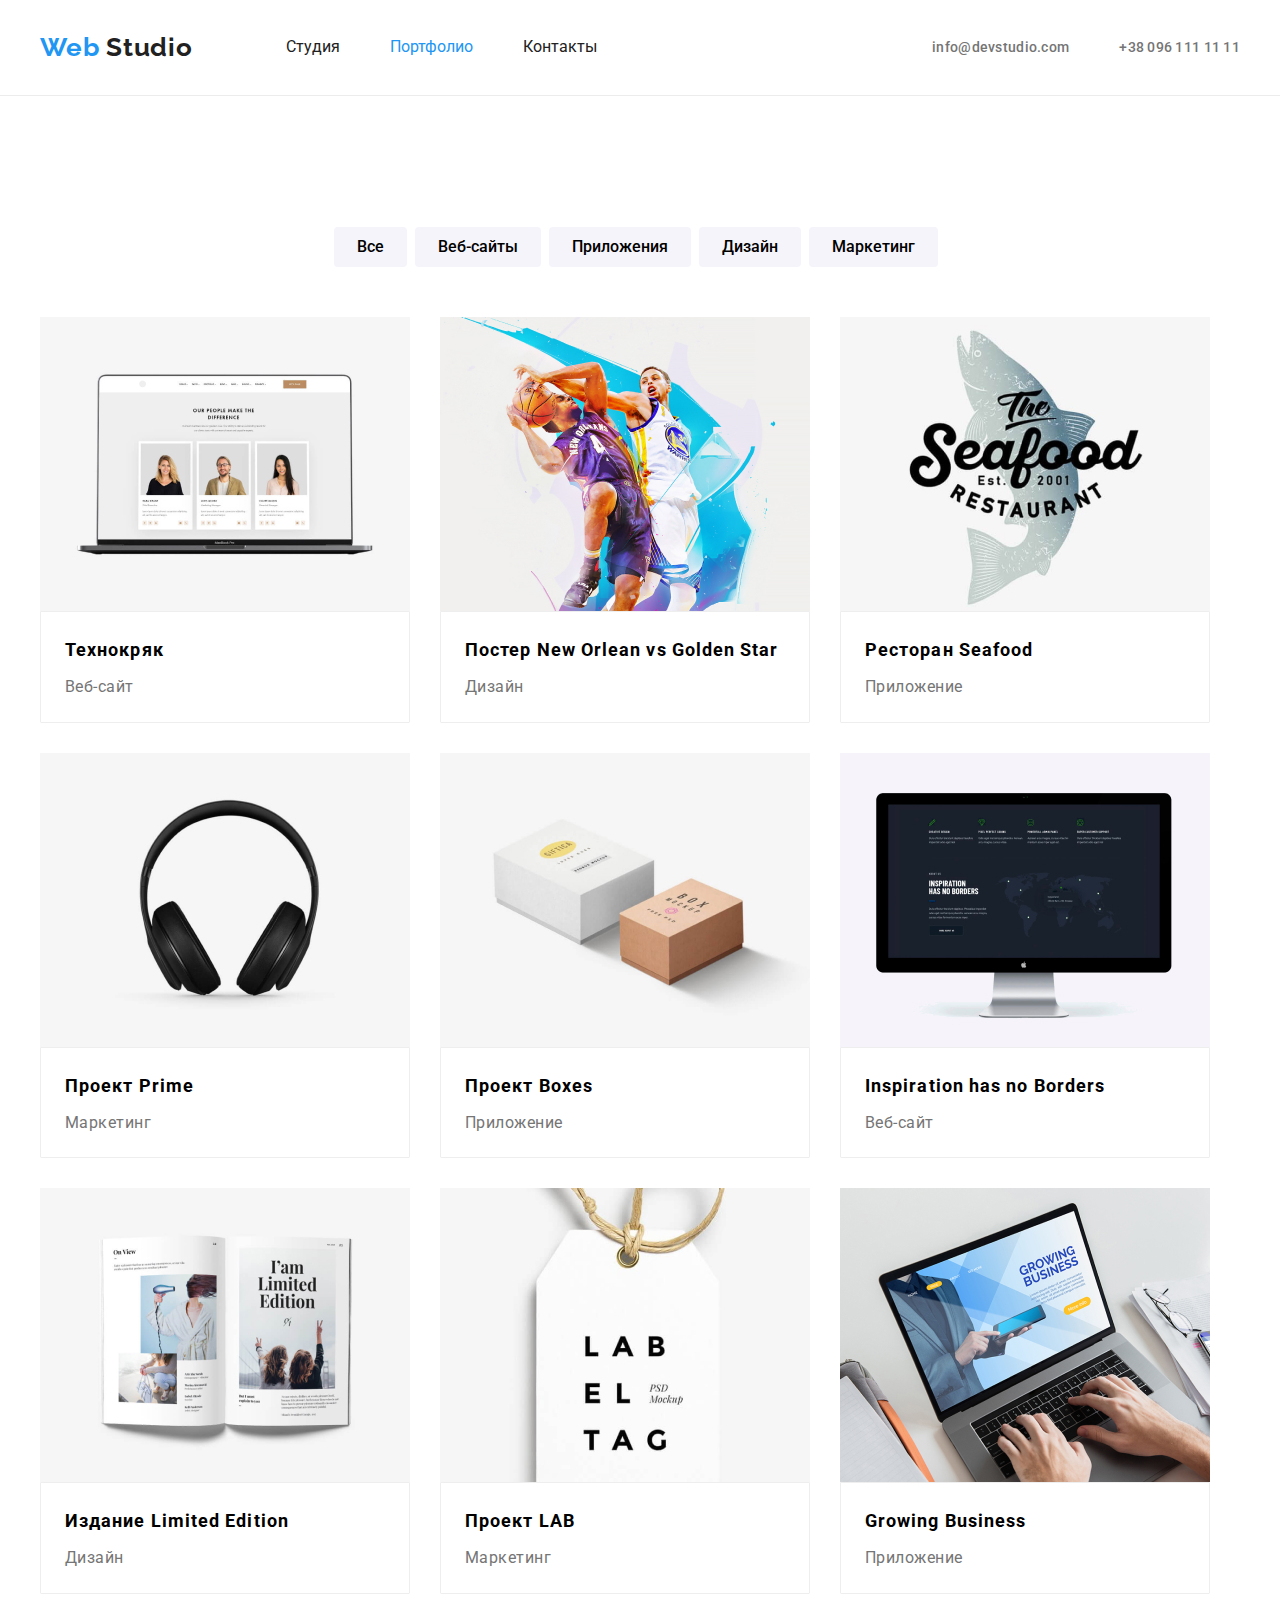
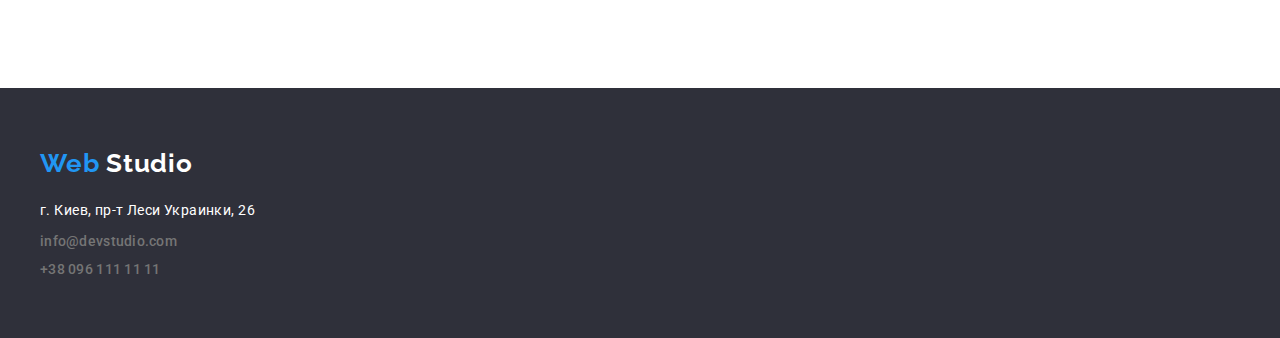
==== portfolio.html @ f1a00238 "start" ====
<!DOCTYPE html>
<html lang="en">
<head>
    <meta charset="UTF-8">
    <meta name="viewport" content="width=device-width, initial-scale=1.0">
    <title lang="en">Portfolio</title>
    <link rel="preconnect" href="https://fonts.gstatic.com">
    <link href="https://fonts.googleapis.com/css2?family=Raleway:wght@700&family=Roboto:wght@100;500;700&display=swap"
        rel="stylesheet">
        <link rel="stylesheet" href="https://cdnjs.cloudflare.com/ajax/libs/modern-normalize/1.0.0/modern-normalize.min.css">
    <link rel="stylesheet" href="./css/styles.css">
    <link rel="stylesheet" href="./css/portfoliostyles.css">
</head>
<body class="body">
    <header class="header">
        <div class="container">
            <nav class="navigation ">
                <a href="./index.html" class="logo"><span class="logo-accent">Web </span>Studio</a>
    
                <ul class="navigation-list">
                    <li class="navigation-list-item">
                        <a href="./index.html" class="link">Студия</a>
                    </li>
                    <li class="navigation-list-item">
                        <a href="./portfolio.html" class="link current">Портфолио</a>
                    </li>
                    <li class="navigation-list-item">
                        <a href="Контакты" class="link">Контакты</a>
                    </li>
                </ul>
            </nav>
    
            <address class="top-address">
                <ul class="top-address-list">
                    <li class="item"><a class="header-mail current" href="mailto:info@devstudio.com">info@devstudio.com</a>
                    </li>
                    <li class="item"><a class="header-phone" href="tel:+380961111111">+38 096 111 11 11</a></li>
                </ul>
            </address>
    
        </div>
    </header>
    <!-- Герой --> 
<section class="portfolio">
<h1 class="visually-hidden">Navigation</h1>
<ul class="auto-nav-list">
    <li><button class="button primary" type="button">Все</button></li>
    <li><button class="button first" type="button">Веб-сайты</button></li>
    <li><button class="button second" type="button">Приложения</button></li>
    <li><button class="button third" type="button">Дизайн</button></li>
    <li><button class="button fourth" type="button">Маркетинг</button></li>
</ul>
    <section class="projects">
     <div class="container">
    <ul class="project-list">  
        <li class="element">
             <img class="project-list-img" src="./images/img-18.jpg" alt="" width="370">
             <div class="text">
            <h2 class="element-title">Технокряк</h2>
            <p class="description">Веб-сайт</p>
            </div>
            </li>
        <li class="element">
            <img class="project-list-img" src="./images/img-12.jpg" alt="" width="370">
            <div class="text">   
             <h2 class="element-title">Постер New Orlean vs Golden Star</h2>
             <p class="description">Дизайн</p></div>   
        </li>
        <li class="element">
             <img class="project-list-img" src="./images/img-13.jpg" alt="" width="370">
        <div class="text">    <h2 class="element-title">Ресторан Seafood</h2>
            <p class="description">Приложение</p></div>
            </li>
        <li class="element">
             <img class="project-list-img" src="./images/img-14.jpg" alt="" width="370">
         <div class="text">   <h2 class="element-title">Проект Prime</h2>
            <p class="description">Маркетинг</p></div>          
       </li>
        <li class="element">
             <img class="project-list-img" src="./images/img-15.jpg" alt="" width="370">
        <div class="text">    <h2 class="element-title">Проект Boxes</h2>
            <p class="description">Приложение</p></div>
            </li>
        <li class="element">
             <img class="project-list-img" src="./images/img-16.jpg" alt="" width="370">
         <div class="text">   <h2 class="element-title">Inspiration has no Borders</h2>
            <p class="description">Веб-сайт</p></div>       
           </li>
        <li class="element">
             <img class="project-list-img" src="./images/img-19.jpg" alt="" width="370">
        <div class="text">    <h2 class="element-title">Издание Limited Edition</h2>
            <p class="description">Дизайн</p></div> 
                </li>
        <li class="element">
             <img class="project-list-img" src="./images/img-17.jpg" alt="" width="370">
         <div class="text">   <h2 class="element-title">Проект LAB</h2>
            <p class="description">Маркетинг</p> </div>        
           </li>
            <li class="element">
                <img class="project-list-img" src="./images/img-21.jpg" alt="">
         <div class="text">       <h2 class="element-title">Growing Business</h2>
                <p class="description">Приложение</p></div>
            </li>
    </ul>
    </div>
    </section>
</section>
    <footer class="footer">
        <div class="container">
            <div class="adress-item">
                <a href="./index.html" class="logo inverse"><span class="logo-accent">Web </span>Studio</a>
    
                <address class="bottom-address">
                    <ul class="footer-list">
                        <li class="item">
                            <p class="footer-address">г. Киев, пр-т Леси Украинки, 26</p>
                        </li>
                        <li class="item">
                            <a class="header-mail" href="mailto:info@devstudio.com">info@devstudio.com</a>
                        </li>
                        <li class="item">
                            <a class="header-phone" href="tel:+380961111111">+38 096 111 11 11</a>
                        </li>
                    </ul>
                </address>
            </div>
        </div>
    </footer>
</body>
</html>
---- css/styles.css ----
/* .site-nav. link. current { */
:root {
  --main-font: "Roboto", sans-serif;
  --secondary-font: "Raleway", sans-serif;
  --accent-color: #2196f3;
}
ul {
  list-style: none;
  margin: 0;
  padding: 0;
}
a {
  text-decoration: none;
}
.body {
  font-family: var(--main-font);
  font-style: normal;
}

.container {
  display: flex;
  align-items: center;
  width: 1230px;
  padding-left: 15px;
  padding-right: 15px;
  margin-left: auto;
  margin-right: auto;
}
.header {
  padding-top: 32px;
  padding-bottom: 32px;
}
.navigation {
  display: flex;
  align-items: center;
}
.navigation-list {
  display: flex;
}
.navigation-list-item:not(:last-child) {
  margin-right: 50px;
}

.top-address-list {
  display: flex;
  margin-left: auto;
}
.top-address {
  margin-left: auto;
}
.top-address-list .item + .item {
  margin-left: 50px;
}

.navigation-list .link.current {
  color: var(--accent-color);
}

.navigation-list .link {
  display: block;
  color: #212121;
}

.header-mail,
.header-phone {
  font-style: normal;
  color: #757575;

  font-weight: 500;
  font-size: 14px;
  line-height: 1.14;
  letter-spacing: 0.02em;
}

.link:hover,
.link:focus,
.header-phone:hover,
.header-phone:focus,
.header-mail:hover,
.header-mail:focus {
  color: var(--accent-color);
}

.logo-accent {
  color: var(--accent-color);
}
.logo {
  font-family: var(--secondary-font);
  font-weight: bold;
  font-size: 26px;
  line-height: 1.19;
  color: #212121;
  letter-spacing: 0.03em;
  margin-right: 93px;
}

/* <=== HERO ===> */

.hero {
  padding-top: 200px;
  padding-bottom: 280px;

  background-color: #2f303a;
  min-height: 600px;
  text-align: center;
}

.main-title {
  margin-top: 0;
  margin-bottom: 30px;
  font-weight: 900;
  font-size: 44px;
  line-height: 1.36;
  color: #ffffff;
}

.main-btn {
  display: inline-block;
  padding: 10px 32px;
  border-radius: 4px;
  text-align: center;
  font-weight: bold;
  font-size: 16px;
  line-height: 1.87;
  background: #2196f3;
  color: #ffffff;
  min-width: 200px;
  border: 1px solid transparent;
}
.main-btn:hover,
.main-btn:focus {
  border: 1px solid transparent;
}

/* <=== особенности ===> */
.main-information {
  padding-top: 94px;
  padding-bottom: 94px;
}
.main-info-item {
  display: flex;
  flex-wrap: wrap;
}
.main-info-link {
  width: 270px;
}
.main-info-link:not(:last-child) {
  margin-right: 30px;
}
.main-info-title {
  margin: 0;
  margin-bottom: 10px;
  font-weight: bold;
  font-size: 14px;
  line-height: 1.14;
  letter-spacing: 0.03em;
  text-transform: uppercase;

  color: #212121;
}
.main-info-description {
  margin: 0;
  font-weight: normal;
  font-size: 14px;
  line-height: 1.71;
  letter-spacing: 0.03em;

  color: #757575;
}

/* <=== About ===> */
.about {
  padding-bottom: 94px;
}
.about-list {
  display: flex;
}
.about-title {
  text-align: center;
  margin-top: 0;
  margin-bottom: 50px;
  font-weight: bold;
  font-size: 36px;
  line-height: 1.16;
  letter-spacing: 0.03em;
}
.about-list .item + .item {
  margin-left: 30px;
}

/* <=== our team ===> */

.team {
  padding-top: 94px;
  padding-bottom: 94px;
}
.team-list {
  display: flex;
}
.team-list-item {
  padding-bottom: 30px;
  border-radius: 0px 0px 4px 4px;
  box-shadow: 0px 1px 3px rgba(0, 0, 0, 0.12), 0px 1px 1px rgba(0, 0, 0, 0.14),
    0px 2px 1px rgba(0, 0, 0, 0.2);
  text-align: center;
}
.team-list-item + .team-list-item {
  margin-left: 30px;
}
.team-icon {
  margin-top: 30px;
  margin-bottom: 10px;
  font-weight: 500;
  font-size: 16px;
  line-height: 1.18;
  letter-spacing: 0.03em;

  color: #212121;
}
.team-description {
  margin-top: 0px;
  margin-bottom: 0px;
  font-weight: normal;
  font-size: 16px;
  line-height: 1.18;
  letter-spacing: 0.03em;
  color: #757575;
}
/* <=== FOOTER ===> */
.footer {
  background-color: #2f303a;
  padding-top: 60px;
  padding-bottom: 60px;
}

.bottom-address {
  margin-top: 20px;
}
.footer-list .item + .item {
  margin-top: 9px;
}

.logo.inverse {
  color: white;
}
.footer-address {
  margin: 0;
  font-weight: normal;
  font-style: normal;
  font-size: 14px;
  line-height: 1.71;
  letter-spacing: 0.03em;
  text-decoration: none;
  color: #ffffff;
}
---- css/portfoliostyles.css ----
.visually-hidden {
  visibility: hidden;
}
:root {
  --main-font: "Roboto", sans-serif;
  --secondary-font: "Raleway", sans-serif;
  --accent-color: #2196f3;
}
ul {
  list-style: none;
  margin: 0;
  padding: 0;
}
.header {
  border-bottom: 1px solid #ececec;
}
.visually-hidden {
  margin-top: 0;
  margin-bottom: 0;
}
/* <=== nav btn ===> */
.portfolio {
  padding-top: 94px;
  padding-bottom: 94px;
}
.auto-nav-list {
  display: flex;
  justify-content: center;
  margin-bottom: 50px;
}

.button {
  display: inline-block;
  padding: 6px 22px;
  border: 1px solid transparent;
  border-radius: 4px;

  font-family: var(--main-font);
  font-weight: 500;
  font-size: 16px;
  line-height: 1.62;
  background: #f5f4fa;
  text-align: center;
  text-decoration: none;
  margin-right: 8px;
}

.button:hover,
.button:focus {
  background-color: var(--accent-color);
  color: #ffffff;
  border: 1px solid transparent;
}
.address {
  margin-left: auto;
}

/* <=== projects ===> */

.project-list {
  display: flex;
  flex-wrap: wrap;
}
.element.element:nth-child(3n) {
  margin-right: 0;
}
.element {
  display: block;
  width: 370px;
  margin-right: 30px;
  margin-bottom: 30px;
  border-bottom-right-radius: 1px;
  border-bottom-left-radius: 1px;
  overflow: hidden;
}
.text {
  padding: 20px 24px;
  background: #ffffff;
  border: 1px solid #eeeeee;
  box-sizing: border-box;
  border-bottom-right-radius: 1px;
  border-bottom-left-radius: 1px;
}
.project-list-img {
  display: block;
}
.element:nth-child(n + 7) {
  margin-bottom: 0px;
}

.description {
  margin-top: 4px;
  margin-bottom: 0px;
  font-family: var(--main-font);
  font-weight: normal;
  font-size: 16px;
  line-height: 1.87;

  letter-spacing: 0.03em;

  color: #757575;
}

.element-title {
  margin-top: 0;
  margin-bottom: 0;
  letter-spacing: 0.06em;
  font-style: normal;
  font-weight: bold;
  font-size: 18px;
  line-height: 2;
}
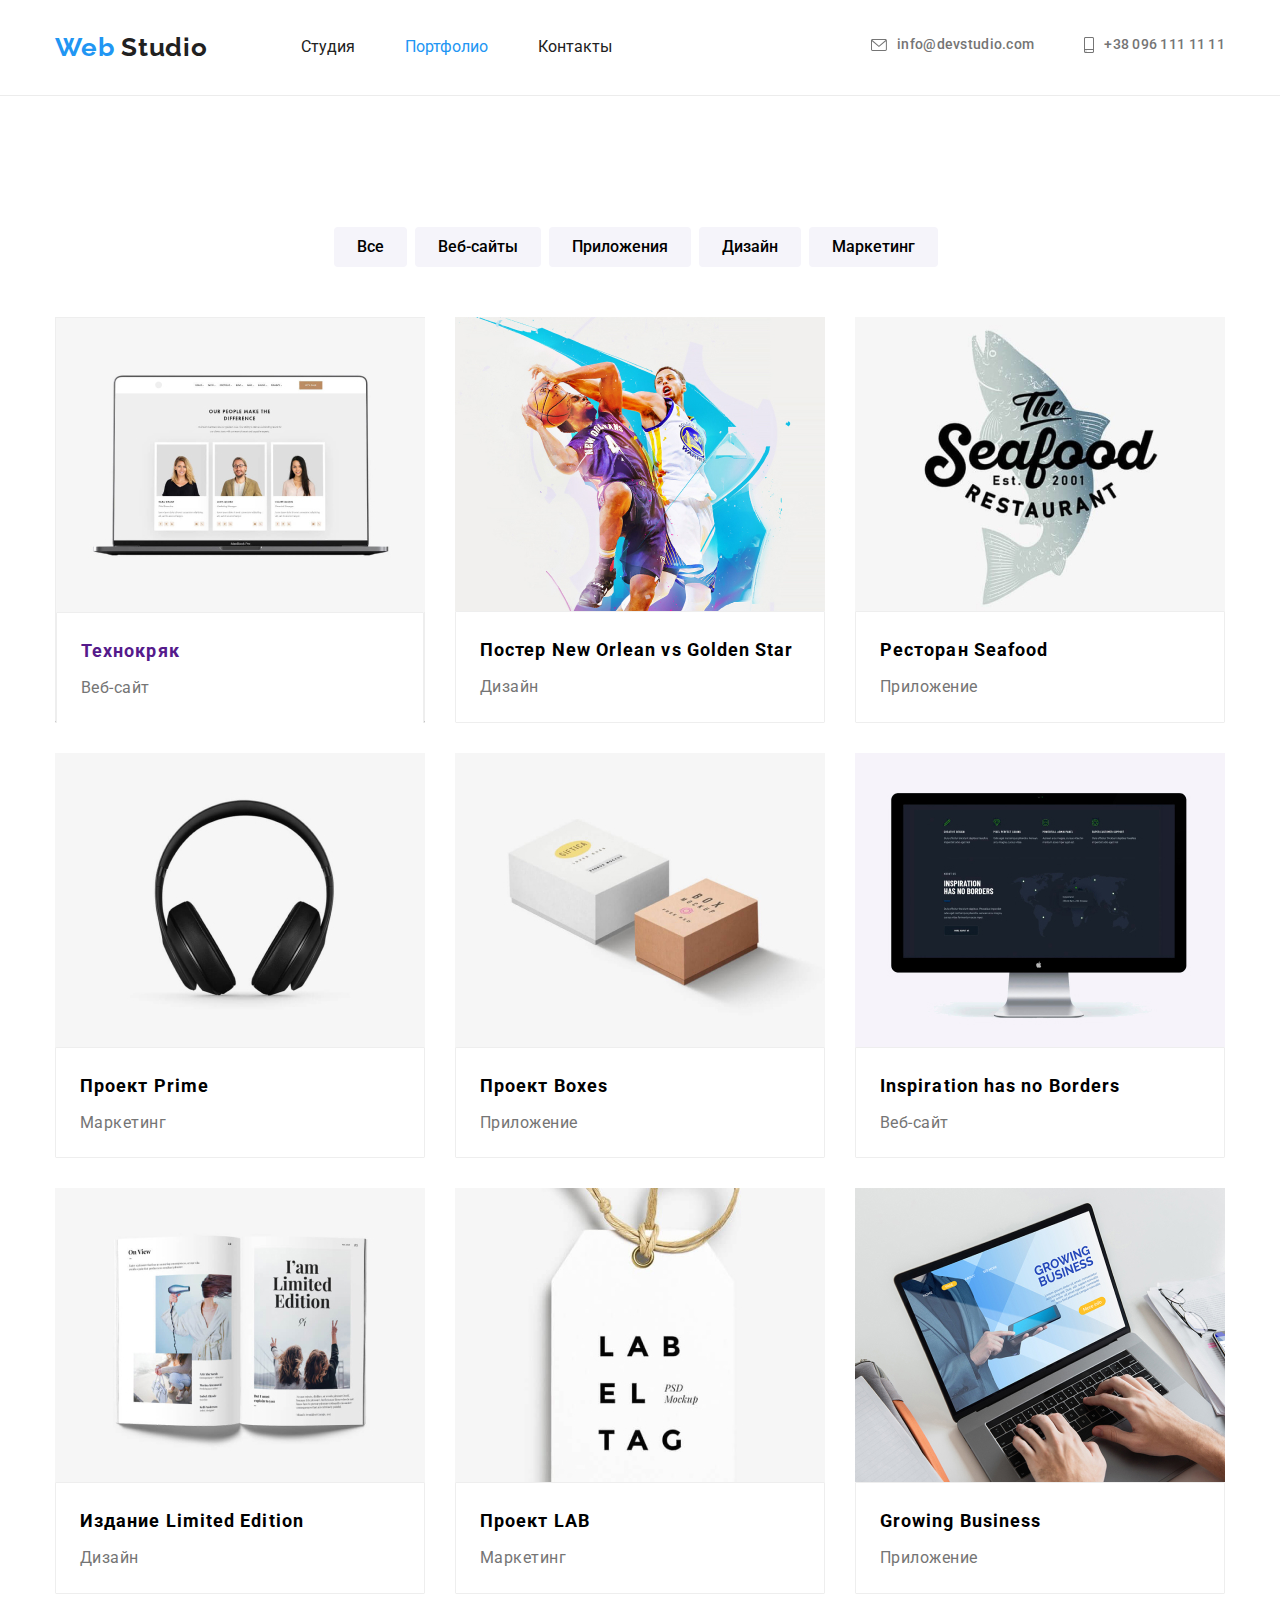
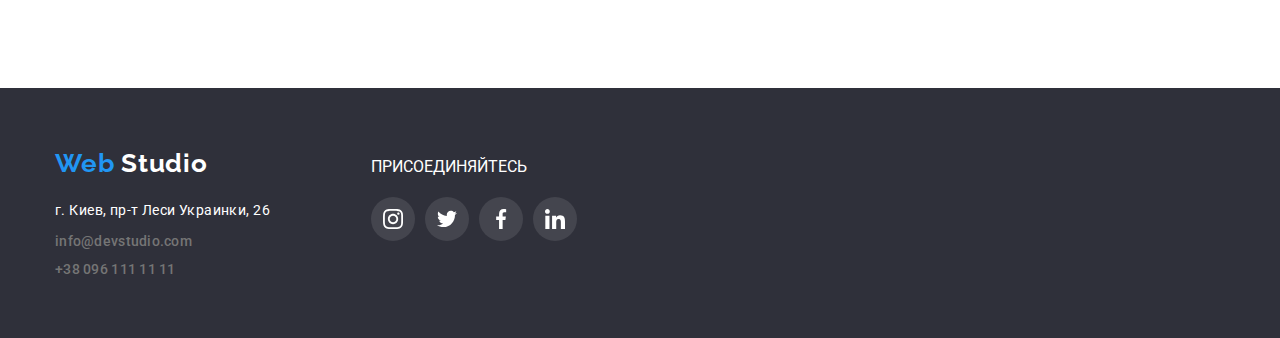
==== commit 62a56d08: "card portfolio" ====
--- a/portfolio.html
+++ b/portfolio.html
@@ -10,36 +10,47 @@
         <link rel="stylesheet" href="https://cdnjs.cloudflare.com/ajax/libs/modern-normalize/1.0.0/modern-normalize.min.css">
     <link rel="stylesheet" href="./css/styles.css">
     <link rel="stylesheet" href="./css/portfoliostyles.css">
+    <link rel="stylesheet" href="/images/symbol-defs.svg">
 </head>
 <body class="body">
-    <header class="header">
-        <div class="container">
-            <nav class="navigation ">
-                <a href="./index.html" class="logo"><span class="logo-accent">Web </span>Studio</a>
-    
-                <ul class="navigation-list">
-                    <li class="navigation-list-item">
-                        <a href="./index.html" class="link">Студия</a>
-                    </li>
-                    <li class="navigation-list-item">
-                        <a href="./portfolio.html" class="link current">Портфолио</a>
-                    </li>
-                    <li class="navigation-list-item">
-                        <a href="Контакты" class="link">Контакты</a>
-                    </li>
-                </ul>
-            </nav>
-    
-            <address class="top-address">
-                <ul class="top-address-list">
-                    <li class="item"><a class="header-mail current" href="mailto:info@devstudio.com">info@devstudio.com</a>
-                    </li>
-                    <li class="item"><a class="header-phone" href="tel:+380961111111">+38 096 111 11 11</a></li>
-                </ul>
-            </address>
-    
-        </div>
-    </header>
+<header class="header">
+    <div class="container">
+        <nav class="navigation ">
+            <a href="./index.html" class="logo"><span class="logo-accent">Web </span>Studio</a>
+
+            <ul class="navigation-list">
+                <li class="navigation-list-item">
+                    <a href="./index.html" class="link">Студия</a>
+                </li>
+                <li class="navigation-list-item">
+                    <a href="./portfolio.html" class="link current">Портфолио</a>
+                </li>
+                <li class="navigation-list-item">
+                    <a href="Контакты" class="link">Контакты</a>
+                </li>
+            </ul>
+        </nav>
+
+        <address class="top-address">
+            <ul class="top-address-list">
+                <li class="item">
+                    <a class="top-address-link" href="mailto:info@devstudio.com">
+                        <svg class="adress-icon" width="16" height="12">
+                            <use href="./images/symbol-defs.svg#icon-envelope"></use>
+                        </svg>info@devstudio.com</a>
+
+                </li>
+                <li class="item">
+                    <a class="top-address-link" href="tel:+380961111111">
+                        <svg class="adress-icon" width="10" height="16">
+                            <use href="./images/symbol-defs.svg#icon-smartphone"></use>
+                        </svg>+38 096 111 11 11</a>
+                </li>
+            </ul>
+        </address>
+
+    </div>
+</header>
     <!-- Герой --> 
 <section class="portfolio">
 <h1 class="visually-hidden">Navigation</h1>
@@ -54,11 +65,13 @@
      <div class="container">
     <ul class="project-list">  
         <li class="element">
-             <img class="project-list-img" src="./images/img-18.jpg" alt="" width="370">
+           <a class="card-link" href="">  
+               <img class="project-list-img" src="./images/img-18.jpg" alt="" width="370">
              <div class="text">
             <h2 class="element-title">Технокряк</h2>
             <p class="description">Веб-сайт</p>
             </div>
+          </a>
             </li>
         <li class="element">
             <img class="project-list-img" src="./images/img-12.jpg" alt="" width="370">
@@ -105,8 +118,9 @@
     </div>
     </section>
 </section>
+    <!--Подвал-->
     <footer class="footer">
-        <div class="container">
+        <div class="container foot">
             <div class="adress-item">
                 <a href="./index.html" class="logo inverse"><span class="logo-accent">Web </span>Studio</a>
     
@@ -116,13 +130,46 @@
                             <p class="footer-address">г. Киев, пр-т Леси Украинки, 26</p>
                         </li>
                         <li class="item">
-                            <a class="header-mail" href="mailto:info@devstudio.com">info@devstudio.com</a>
+                            <a class="top-address-link" href="mailto:info@devstudio.com">info@devstudio.com</a>
                         </li>
                         <li class="item">
-                            <a class="header-phone" href="tel:+380961111111">+38 096 111 11 11</a>
+                            <a class="top-address-link" href="tel:+380961111111">+38 096 111 11 11</a>
                         </li>
                     </ul>
                 </address>
+            </div>
+            <div class="soc-list">
+                <p class="foot-title">ПРИСОЕДИНЯЙТЕСЬ</p>
+                <ul class="soc-list_list">
+                    <li class="soc-list_item">
+                        <a class="soc-list_link" href="">
+                            <svg class="soc-list_icons">
+                                <use href="./images/symbol-defs.svg#icon-instagram"></use>
+                            </svg>
+                        </a>
+                    </li>
+                    <li class="soc-list_item">
+                        <a class="soc-list_link" href="">
+                            <svg class="soc-list_icons">
+                                <use href="./images/symbol-defs.svg#icon-twitter"></use>
+                            </svg>
+                        </a>
+                    </li>
+                    <li class="soc-list_item">
+                        <a class="soc-list_link" href="">
+                            <svg class="soc-list_icons">
+                                <use href="./images/symbol-defs.svg#icon-facebook"></use>
+                            </svg>
+                        </a>
+                    </li>
+                    <li class="soc-list_item">
+                        <a class="soc-list_link" href="">
+                            <svg class="soc-list_icons">
+                                <use href="./images/symbol-defs.svg#icon-linkedin"></use>
+                            </svg>
+                        </a>
+                    </li>
+                </ul>
             </div>
         </div>
     </footer>
--- a/css/styles.css
+++ b/css/styles.css
@@ -1,4 +1,3 @@
-/* .site-nav. link. current { */
 :root {
   --main-font: "Roboto", sans-serif;
   --secondary-font: "Raleway", sans-serif;
@@ -19,8 +18,9 @@
 
 .container {
   display: flex;
-  align-items: center;
-  width: 1230px;
+
+  align-items: center;
+  width: 1200px;
   padding-left: 15px;
   padding-right: 15px;
   margin-left: auto;
@@ -51,18 +51,17 @@
 .top-address-list .item + .item {
   margin-left: 50px;
 }
-
 .navigation-list .link.current {
   color: var(--accent-color);
 }
-
 .navigation-list .link {
   display: block;
   color: #212121;
 }
 
-.header-mail,
-.header-phone {
+.top-address-link {
+  display: inline-flex;
+  align-items: center;
   font-style: normal;
   color: #757575;
 
@@ -71,13 +70,14 @@
   line-height: 1.14;
   letter-spacing: 0.02em;
 }
-
+.adress-icon {
+  fill: currentColor;
+  margin-right: 10px;
+}
 .link:hover,
 .link:focus,
-.header-phone:hover,
-.header-phone:focus,
-.header-mail:hover,
-.header-mail:focus {
+.top-address-link:hover,
+.top-address-link:focus {
   color: var(--accent-color);
 }
 
@@ -99,8 +99,18 @@
 .hero {
   padding-top: 200px;
   padding-bottom: 280px;
-
+  margin-left: auto;
+  margin-right: auto;
   background-color: #2f303a;
+  background-image: linear-gradient(
+      rgba(47, 48, 58, 0.4),
+      rgba(47, 48, 58, 0.4)
+    ),
+    url(../images/mainimg.jpg);
+  background-repeat: no-repeat;
+  background-size: cover;
+  background-position: center;
+  max-width: 1600px;
   min-height: 600px;
   text-align: center;
 }
@@ -137,6 +147,7 @@
   padding-top: 94px;
   padding-bottom: 94px;
 }
+
 .main-info-item {
   display: flex;
   flex-wrap: wrap;
@@ -144,8 +155,31 @@
 .main-info-link {
   width: 270px;
 }
+.main-info-link::before {
+  display: block;
+  content: "";
+  height: 120px;
+  background-size: 70px;
+  background-repeat: no-repeat;
+  background-position: center;
+  background-color: #f5f4fa;
+  border-radius: 4px;
+  margin-bottom: 30px;
+}
+.icon-antenna::before {
+  background-image: url(../images/antenna.svg);
+}
+.icon-clock::before {
+  background-image: url(../images/clock.svg);
+}
 .main-info-link:not(:last-child) {
   margin-right: 30px;
+}
+.icon-diagram::before {
+  background-image: url(../images/diagram.svg);
+}
+.icon-astronaut::before {
+  background-image: url(../images/astronaut.svg);
 }
 .main-info-title {
   margin: 0;
@@ -219,19 +253,90 @@
 }
 .team-description {
   margin-top: 0px;
-  margin-bottom: 0px;
+  margin-bottom: 16px;
   font-weight: normal;
   font-size: 16px;
   line-height: 1.18;
   letter-spacing: 0.03em;
   color: #757575;
 }
+.social-list_link {
+  display: flex;
+  justify-content: center;
+  align-items: center;
+  width: 44px;
+  height: 44px;
+  background-color: #ffffff;
+  border-radius: 50%;
+}
+.social-list {
+  display: flex;
+  justify-content: center;
+}
+.social-list_icons {
+  width: 20px;
+  height: 20px;
+  fill: #afb1b8;
+}
+.social-list_link:hover,
+.social-list_link:focus {
+  background-color: var(--accent-color);
+}
+.social-list_link:hover .social-list_icons,
+.social-list_link:focus .social-list_icons {
+  fill: white;
+}
+
+/* <=== clients ===> */
+
+.our-clients {
+  padding-top: 94px;
+  padding-bottom: 94px;
+}
+
+.clients-list {
+  display: flex;
+  list-style: none;
+  text-decoration: none;
+}
+.clients-list_link {
+  display: flex;
+  justify-content: center;
+  align-items: center;
+  width: 170px;
+  height: 90px;
+  background-color: #ffffff;
+  border: 1px solid #afb1b8;
+  border-radius: 4px;
+}
+.clients-list_icons {
+  fill: #afb1b8;
+}
+.clients-list_link > .clients-list_icons {
+  height: 50%;
+  width: 50%;
+}
+.clients-list_item:not(:last-child) {
+  margin-right: 30px;
+}
+.clients-list_link:hover,
+.clients-list_link:focus {
+  border: 1px solid var(--accent-color);
+}
+.clients-list_link:hover .clients-list_icons,
+.clients-list_link:focus .clients-list_icons {
+  fill: var(--accent-color);
+}
+
 /* <=== FOOTER ===> */
 .footer {
   background-color: #2f303a;
   padding-top: 60px;
   padding-bottom: 60px;
 }
+.foot {
+  align-items: baseline;
+}
 
 .bottom-address {
   margin-top: 20px;
@@ -253,3 +358,41 @@
   text-decoration: none;
   color: #ffffff;
 }
+.adress-item {
+  margin-right: 70px;
+}
+.soc-list_list {
+  display: flex;
+  list-style: none;
+  padding: 0;
+  margin: 0;
+}
+.foot-title {
+  padding: 0;
+  margin-top: 0;
+  margin-bottom: 20px;
+  color: #ffffff;
+}
+.soc-list_link {
+  display: flex;
+  justify-content: center;
+  align-items: center;
+  width: 44px;
+  height: 44px;
+  background-color: rgba(255, 255, 255, 0.1);
+  width: 44px;
+  height: 44px;
+  border-radius: 50%;
+}
+.soc-list_icons {
+  width: 20px;
+  height: 20px;
+  fill: #ffffff;
+}
+.soc-list_item:not(:last-child) {
+  margin-right: 10px;
+}
+.soc-list_link:hover,
+.soc-list_link:focus {
+  background-color: var(--accent-color);
+}
--- a/css/portfoliostyles.css
+++ b/css/portfoliostyles.css
@@ -110,3 +110,15 @@
   font-size: 18px;
   line-height: 2;
 }
+.card-link {
+  display: block;
+  width: 370px;
+  height: 404px;
+  left: 215px;
+
+  background: #ffffff;
+  border: 1px solid #eeeeee;
+  box-sizing: border-box;
+  box-shadow: 0px 1px 1px rgba(0, 0, 0, 0.12), 0px 4px 4px rgba(0, 0, 0, 0.06),
+    1px 4px 6px rgba(0, 0, 0, 0.16);
+}
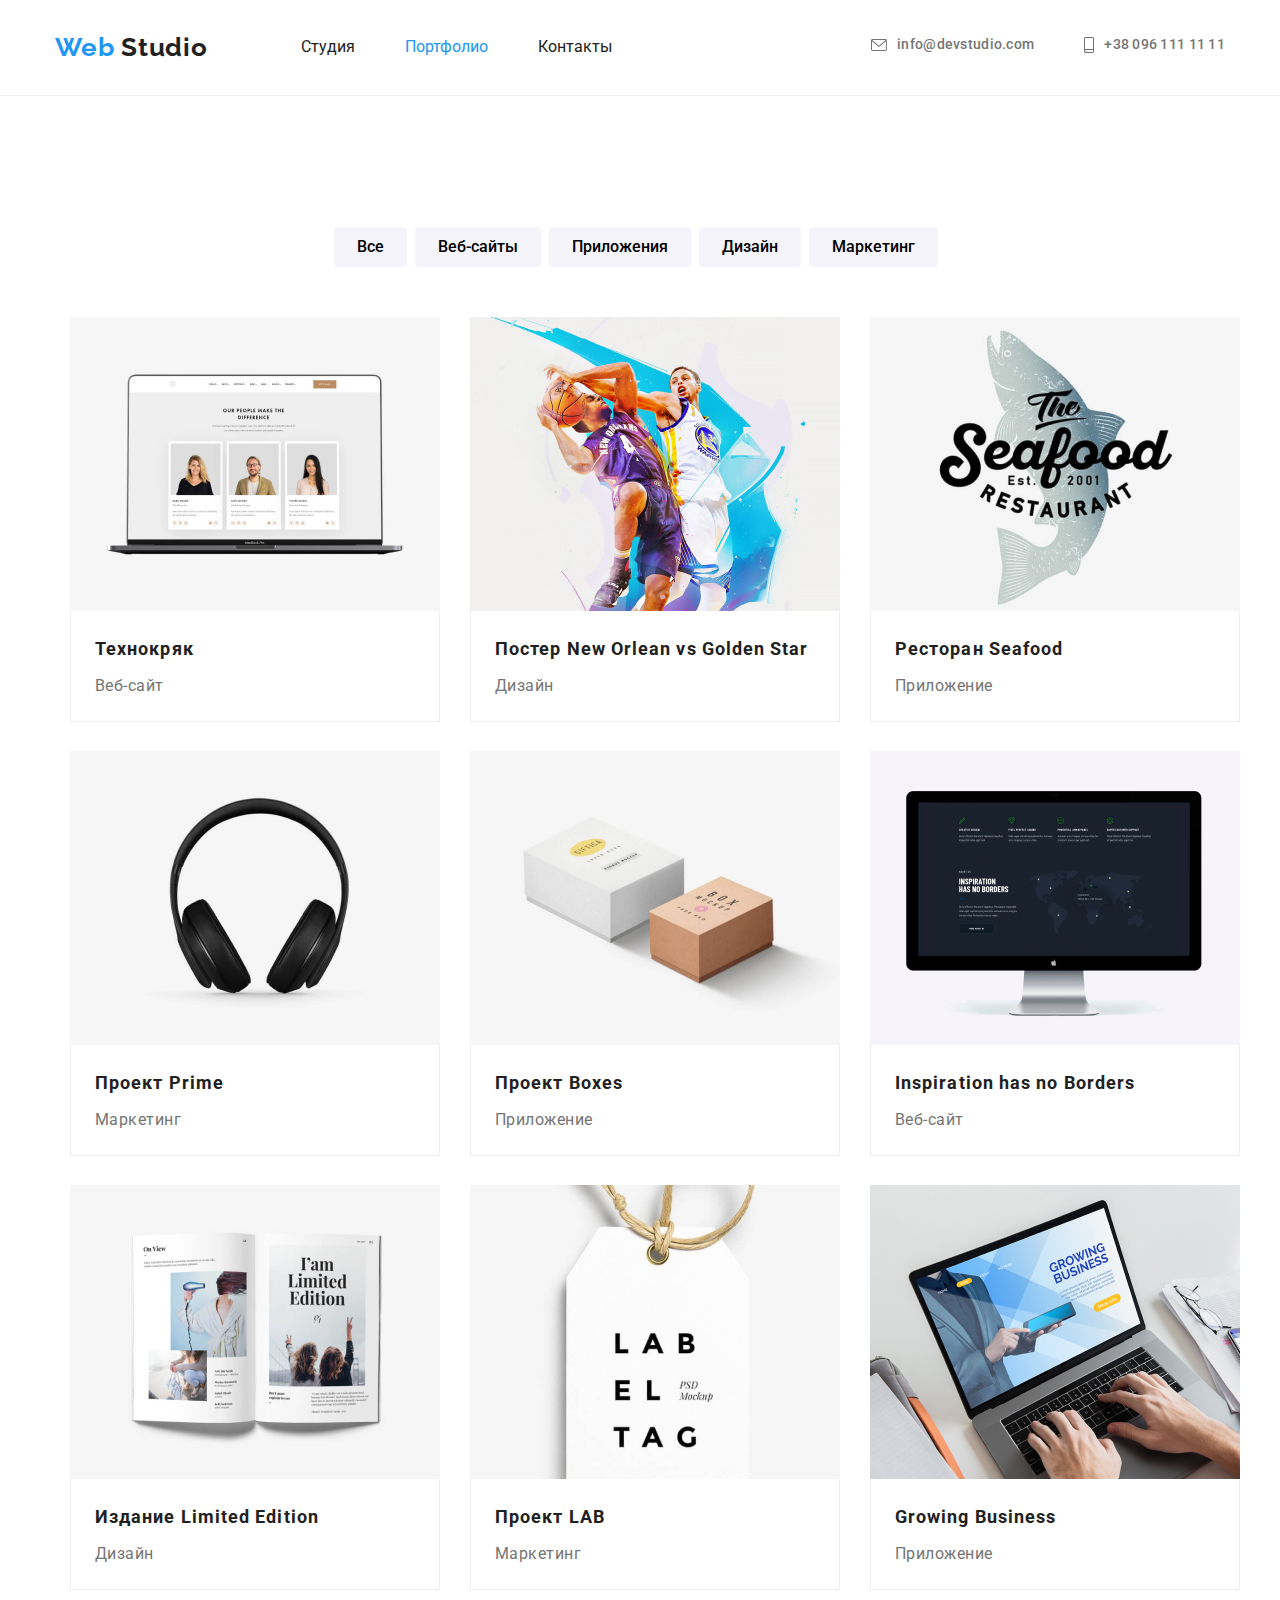
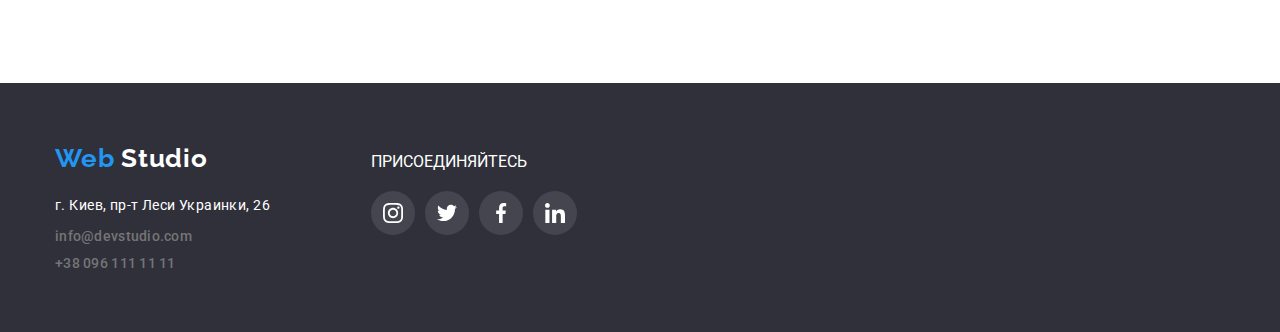
==== commit bc0042b7: "portfolio666" ====
--- a/portfolio.html
+++ b/portfolio.html
@@ -74,45 +74,62 @@
           </a>
             </li>
         <li class="element">
+            <a class="card-link" href="">  
             <img class="project-list-img" src="./images/img-12.jpg" alt="" width="370">
             <div class="text">   
              <h2 class="element-title">Постер New Orlean vs Golden Star</h2>
-             <p class="description">Дизайн</p></div>   
+             <p class="description">Дизайн</p>
+            </div>
+             </a>   
         </li>
         <li class="element">
+            <a class="card-link" href="">  
              <img class="project-list-img" src="./images/img-13.jpg" alt="" width="370">
         <div class="text">    <h2 class="element-title">Ресторан Seafood</h2>
             <p class="description">Приложение</p></div>
+            </a>
             </li>
         <li class="element">
+            <a class="card-link" href="">  
              <img class="project-list-img" src="./images/img-14.jpg" alt="" width="370">
          <div class="text">   <h2 class="element-title">Проект Prime</h2>
-            <p class="description">Маркетинг</p></div>          
+            <p class="description">Маркетинг</p></div>
+            </a>          
        </li>
         <li class="element">
+            <a class="card-link" href="">  
              <img class="project-list-img" src="./images/img-15.jpg" alt="" width="370">
         <div class="text">    <h2 class="element-title">Проект Boxes</h2>
             <p class="description">Приложение</p></div>
+            </a>
             </li>
         <li class="element">
+            <a class="card-link" href="">  
              <img class="project-list-img" src="./images/img-16.jpg" alt="" width="370">
          <div class="text">   <h2 class="element-title">Inspiration has no Borders</h2>
-            <p class="description">Веб-сайт</p></div>       
+            <p class="description">Веб-сайт</p></div>
+            </a>       
            </li>
         <li class="element">
+            <a class="card-link" href="">  
              <img class="project-list-img" src="./images/img-19.jpg" alt="" width="370">
         <div class="text">    <h2 class="element-title">Издание Limited Edition</h2>
-            <p class="description">Дизайн</p></div> 
+            <p class="description">Дизайн</p></div>
+            </a> 
                 </li>
         <li class="element">
+            <a class="card-link" href="">  
              <img class="project-list-img" src="./images/img-17.jpg" alt="" width="370">
          <div class="text">   <h2 class="element-title">Проект LAB</h2>
-            <p class="description">Маркетинг</p> </div>        
+            <p class="description">Маркетинг</p> </div>
+            </a>        
            </li>
             <li class="element">
+                <a class="card-link" href="">  
                 <img class="project-list-img" src="./images/img-21.jpg" alt="">
          <div class="text">       <h2 class="element-title">Growing Business</h2>
                 <p class="description">Приложение</p></div>
+                </a>
             </li>
     </ul>
     </div>
--- a/css/portfoliostyles.css
+++ b/css/portfoliostyles.css
@@ -20,8 +20,11 @@
 }
 /* <=== nav btn ===> */
 .portfolio {
-  padding-top: 94px;
-  padding-bottom: 94px;
+  box-sizing: border-box;
+  padding: 94px 15px;
+  width: 1200px;
+  margin-left: auto;
+  margin-right: auto;
 }
 .auto-nav-list {
   display: flex;
@@ -65,21 +68,24 @@
   margin-right: 0;
 }
 .element {
-  display: block;
   width: 370px;
   margin-right: 30px;
   margin-bottom: 30px;
-  border-bottom-right-radius: 1px;
-  border-bottom-left-radius: 1px;
-  overflow: hidden;
+}
+.card-link {
+  display: block;
+  width: 370px;
+  height: 404px;
+
+  background: #ffffff;
+  box-sizing: border-box;
 }
 .text {
   padding: 20px 24px;
   background: #ffffff;
-  border: 1px solid #eeeeee;
-  box-sizing: border-box;
-  border-bottom-right-radius: 1px;
-  border-bottom-left-radius: 1px;
+  border-bottom: 1px solid #eeeeee;
+  border-left: 1px solid #eeeeee;
+  border-right: 1px solid #eeeeee;
 }
 .project-list-img {
   display: block;
@@ -109,16 +115,10 @@
   font-weight: bold;
   font-size: 18px;
   line-height: 2;
+  color: #212121;
 }
-.card-link {
-  display: block;
-  width: 370px;
-  height: 404px;
-  left: 215px;
-
-  background: #ffffff;
-  border: 1px solid #eeeeee;
-  box-sizing: border-box;
+.card-link:hover,
+.card-link:focus {
   box-shadow: 0px 1px 1px rgba(0, 0, 0, 0.12), 0px 4px 4px rgba(0, 0, 0, 0.06),
     1px 4px 6px rgba(0, 0, 0, 0.16);
 }
